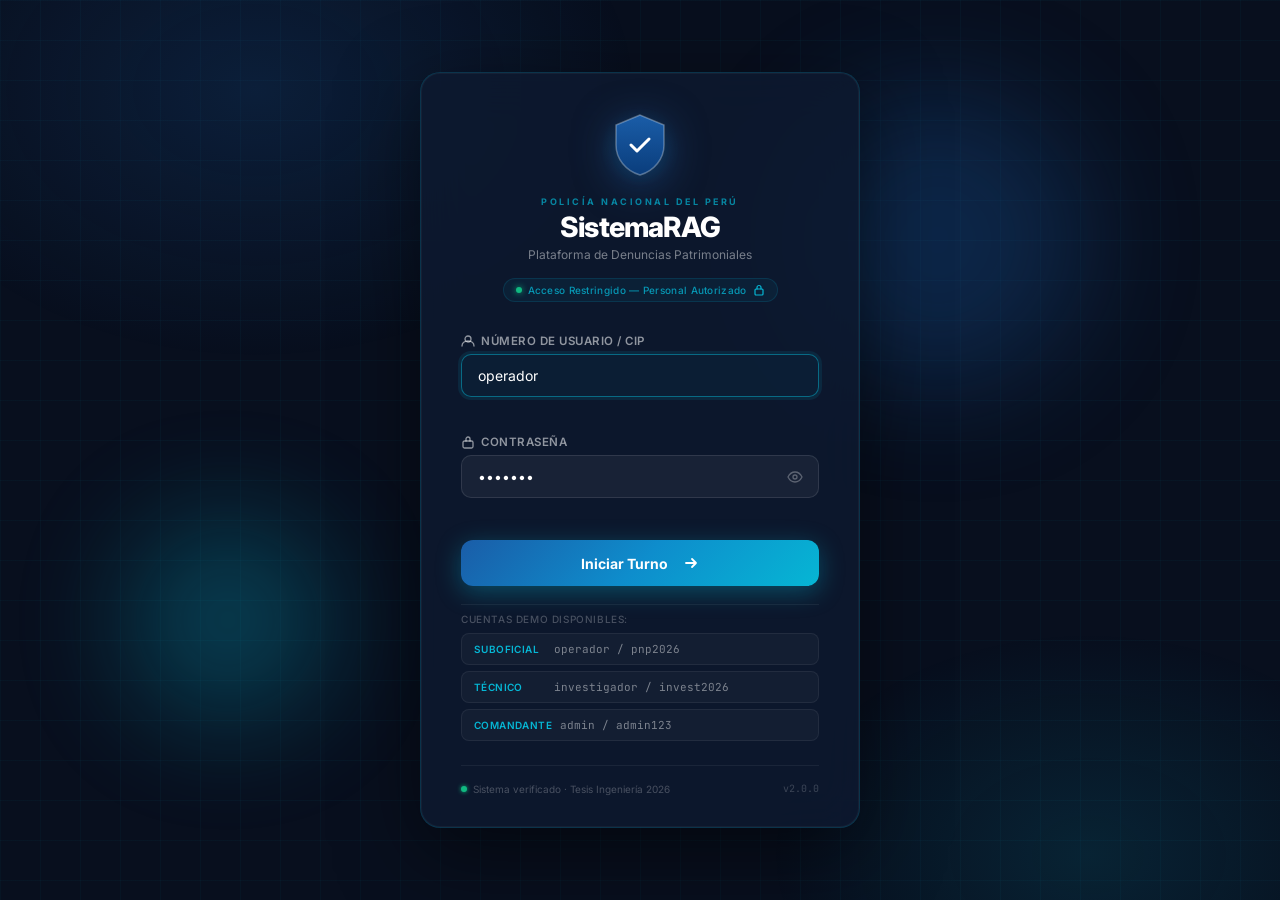
==== frontend/login.html @ f7a97ca9 "Primer commit: rag denuncia plataforma" ====
<!DOCTYPE html>
<html lang="es">
<head>
  <meta charset="UTF-8" />
  <meta name="viewport" content="width=device-width, initial-scale=1.0" />
  <meta name="description" content="Sistema de Autenticación — SistemaRAG PNP · Denuncias Patrimoniales" />
  <meta name="robots" content="noindex, nofollow" />
  <title>Acceso Seguro · SistemaRAG PNP</title>
  <link rel="preconnect" href="https://fonts.googleapis.com" />
  <link rel="preconnect" href="https://fonts.gstatic.com" crossorigin />
  <link href="https://fonts.googleapis.com/css2?family=Inter:wght@300;400;500;600;700;800;900&family=JetBrains+Mono:wght@400;500&display=swap" rel="stylesheet" />
  <link rel="stylesheet" href="styles/main.css" />
  <link rel="stylesheet" href="styles/v2-additions.css" />
</head>
<body class="login-body">

  <!-- ══════════════ PARTÍCULAS DE FONDO ══════════════ -->
  <div class="login-bg" aria-hidden="true">
    <div class="login-bg__grid"></div>
    <div class="login-bg__gradient-1"></div>
    <div class="login-bg__gradient-2"></div>
    <div class="login-bg__orb login-bg__orb--1"></div>
    <div class="login-bg__orb login-bg__orb--2"></div>
  </div>

  <!-- ══════════════ CARD PRINCIPAL ══════════════ -->
  <main class="login-wrapper" role="main">
    <div class="login-card" id="login-card">

      <!-- ── Logo y Encabezado ── -->
      <div class="login-card__header">
        <div class="login-logo" aria-hidden="true">
          <div class="login-logo__shield">
            <svg width="56" height="64" viewBox="0 0 56 64" fill="none" xmlns="http://www.w3.org/2000/svg">
              <path d="M28 2L4 12V32C4 46 14 58 28 62C42 58 52 46 52 32V12L28 2Z" fill="url(#shield-grad)" stroke="rgba(255,255,255,0.3)" stroke-width="1.5"/>
              <path d="M19 32l6 6 12-12" stroke="white" stroke-width="3" stroke-linecap="round" stroke-linejoin="round"/>
              <defs>
                <linearGradient id="shield-grad" x1="28" y1="2" x2="28" y2="62" gradientUnits="userSpaceOnUse">
                  <stop offset="0%" stop-color="#1A5DA8"/>
                  <stop offset="100%" stop-color="#0A3D7C"/>
                </linearGradient>
              </defs>
            </svg>
          </div>
          <div class="login-logo__badge-glow" aria-hidden="true"></div>
        </div>

        <div class="login-card__title-group">
          <div class="login-card__system-label">POLICÍA NACIONAL DEL PERÚ</div>
          <h1 class="login-card__title">SistemaRAG</h1>
          <p class="login-card__subtitle">Plataforma de Denuncias Patrimoniales</p>
        </div>

        <!-- Línea divisora con badge de seguridad -->
        <div class="login-security-badge" aria-label="Conexión segura">
          <div class="login-security-badge__dot" aria-hidden="true"></div>
          <span>Acceso Restringido — Personal Autorizado</span>
          <svg width="12" height="12" viewBox="0 0 12 12" fill="none" aria-hidden="true">
            <rect x="2" y="5" width="8" height="6" rx="1" stroke="#06B6D4" stroke-width="1.2"/>
            <path d="M4 5V3.5a2 2 0 014 0V5" stroke="#06B6D4" stroke-width="1.2" stroke-linecap="round"/>
          </svg>
        </div>
      </div>

      <!-- ── Formulario de Login ── -->
      <form class="login-form" id="login-form" novalidate autocomplete="off">

        <!-- Campo Usuario -->
        <div class="login-field" id="field-username">
          <label class="login-field__label" for="username">
            <svg width="14" height="14" viewBox="0 0 14 14" fill="none" aria-hidden="true">
              <circle cx="7" cy="5" r="3" stroke="currentColor" stroke-width="1.3"/>
              <path d="M1 12c0-3 2.7-5 6-5s6 2 6 5" stroke="currentColor" stroke-width="1.3" stroke-linecap="round"/>
            </svg>
            Número de Usuario / CIP
          </label>
          <div class="login-field__input-wrapper">
            <input
              type="text"
              id="username"
              name="username"
              class="login-field__input"
              value="operador"
              placeholder="ej. operador"
              autocomplete="username"
              autocorrect="off"
              autocapitalize="none"
              spellcheck="false"
              aria-required="true"
              aria-describedby="username-hint"
            />
            <div class="login-field__indicator" aria-hidden="true"></div>
          </div>
          <span class="login-field__hint" id="username-hint" aria-live="polite"></span>
        </div>

        <!-- Campo Contraseña -->
        <div class="login-field" id="field-password">
          <label class="login-field__label" for="password">
            <svg width="14" height="14" viewBox="0 0 14 14" fill="none" aria-hidden="true">
              <rect x="2" y="6" width="10" height="7" rx="1.5" stroke="currentColor" stroke-width="1.3"/>
              <path d="M5 6V4a2 2 0 014 0v2" stroke="currentColor" stroke-width="1.3" stroke-linecap="round"/>
            </svg>
            Contraseña
          </label>
          <div class="login-field__input-wrapper">
            <input
              type="password"
              id="password"
              name="password"
              class="login-field__input"
              value="pnp2026"
              placeholder="••••••••"
              autocomplete="current-password"
              aria-required="true"
              aria-describedby="password-hint"
            />
            <button
              type="button"
              class="login-field__toggle-password"
              id="toggle-password"
              aria-label="Mostrar contraseña"
              title="Mostrar/ocultar contraseña"
            >
              <svg class="eye-open" width="16" height="16" viewBox="0 0 16 16" fill="none">
                <path d="M1 8s2.5-5 7-5 7 5 7 5-2.5 5-7 5-7-5-7-5z" stroke="currentColor" stroke-width="1.3"/>
                <circle cx="8" cy="8" r="2" stroke="currentColor" stroke-width="1.3"/>
              </svg>
              <svg class="eye-closed" width="16" height="16" viewBox="0 0 16 16" fill="none" hidden>
                <path d="M2 2l12 12M6.5 6.6A2 2 0 0010 9.5M4.1 4.2C2.4 5.3 1 8 1 8s2.5 5 7 5c1.5 0 2.9-.5 4-1.2M6 3.2A6.5 6.5 0 0115 8s-.7 1.5-1.9 2.7" stroke="currentColor" stroke-width="1.3" stroke-linecap="round"/>
              </svg>
            </button>
            <div class="login-field__indicator" aria-hidden="true"></div>
          </div>
          <span class="login-field__hint" id="password-hint" aria-live="polite"></span>
        </div>

        <!-- Error global -->
        <div class="login-error" id="login-error" role="alert" aria-live="assertive" hidden>
          <svg width="16" height="16" viewBox="0 0 16 16" fill="none" aria-hidden="true">
            <circle cx="8" cy="8" r="7" stroke="#EF4444" stroke-width="1.3"/>
            <path d="M8 5v3.5M8 10.5v.5" stroke="#EF4444" stroke-width="1.5" stroke-linecap="round"/>
          </svg>
          <span id="login-error-text"></span>
        </div>

        <!-- Botón de Login -->
        <button
          type="submit"
          class="login-btn"
          id="login-btn"
          aria-label="Iniciar turno en SistemaRAG PNP"
        >
          <span class="login-btn__text" id="login-btn-text">Iniciar Turno</span>
          <span class="login-btn__spinner" id="login-btn-spinner" aria-hidden="true" hidden>
            <svg width="20" height="20" viewBox="0 0 20 20" fill="none" class="spin">
              <circle cx="10" cy="10" r="8" stroke="rgba(255,255,255,0.3)" stroke-width="2"/>
              <path d="M10 2a8 8 0 018 8" stroke="white" stroke-width="2" stroke-linecap="round"/>
            </svg>
          </span>
          <svg class="login-btn__arrow" width="18" height="18" viewBox="0 0 18 18" fill="none" aria-hidden="true" id="login-btn-arrow">
            <path d="M4 9h10M10 5l4 4-4 4" stroke="currentColor" stroke-width="1.8" stroke-linecap="round" stroke-linejoin="round"/>
          </svg>
        </button>

        <!-- Usuarios demo -->
        <div class="login-demo-hint">
          <span class="login-demo-hint__label">Cuentas demo disponibles:</span>
          <div class="login-demo-hint__accounts">
            <button type="button" class="demo-account-btn" data-user="operador" data-pass="pnp2026" id="demo-btn-0">
              <span class="demo-account-btn__rank">Suboficial</span>
              <span class="demo-account-btn__user">operador / pnp2026</span>
            </button>
            <button type="button" class="demo-account-btn" data-user="investigador" data-pass="invest2026" id="demo-btn-1">
              <span class="demo-account-btn__rank">Técnico</span>
              <span class="demo-account-btn__user">investigador / invest2026</span>
            </button>
            <button type="button" class="demo-account-btn" data-user="admin" data-pass="admin123" id="demo-btn-2">
              <span class="demo-account-btn__rank">Comandante</span>
              <span class="demo-account-btn__user">admin / admin123</span>
            </button>
          </div>
        </div>

      </form>

      <!-- ── Footer del card ── -->
      <div class="login-card__footer">
        <div class="login-card__footer-badge">
          <div class="login-card__footer-dot login-card__footer-dot--green" aria-hidden="true"></div>
          <span>Sistema verificado · Tesis Ingeniería 2026</span>
        </div>
        <span class="login-card__footer-version">v2.0.0</span>
      </div>

    </div><!-- /login-card -->
  </main>

  <!-- Toast de notificaciones -->
  <div class="toast" id="toast" role="status" aria-live="polite" aria-atomic="true"></div>

  <script src="js/auth.js?v=2.4"></script>
</body>
</html>
---- frontend/styles/main.css ----
/* ═══════════════════════════════════════════════════════════════════════════
   SistemaRAG · Denuncias Patrimoniales
   Design System CSS — Paleta: Azul Institucional (#0F172A) + Cian (#06B6D4)
   ═══════════════════════════════════════════════════════════════════════════ */

/* ── 1. Custom Properties (Design Tokens) ──────────────────────────────── */
:root {
  /* Colores primarios */
  --color-primary:       #0F172A;   /* Azul institucional profundo */
  --color-primary-mid:   #1E293B;   /* Variante intermedia */
  --color-primary-light: #334155;   /* Para bordes y separadores */
  --color-primary-faint: #1E293B;   /* Fondo de paneles */

  /* Acento (ÚNICO color de acento) */
  --color-accent:        #06B6D4;   /* Cian técnico */
  --color-accent-dim:    rgba(6, 182, 212, 0.12);
  --color-accent-glow:   rgba(6, 182, 212, 0.25);

  /* Fondos */
  --color-bg:            #F8FAFC;   /* Fondo general ultra-claro */
  --color-bg-panel:      #FFFFFF;   /* Fondo de paneles */
  --color-bg-hover:      #F1F5F9;

  /* Texto */
  --color-text-primary:  #0F172A;
  --color-text-secondary:#475569;
  --color-text-muted:    #94A3B8;
  --color-text-on-dark:  #F8FAFC;

  /* Bordes */
  --color-border:        #E2E8F0;
  --color-border-focus:  #06B6D4;

  /* Estado */
  --color-success:       #10B981;
  --color-warning:       #F59E0B;
  --color-error:         #EF4444;
  --color-error-dim:     rgba(239, 68, 68, 0.1);

  /* Tipografía */
  --font-sans:           'Inter', -apple-system, BlinkMacSystemFont, sans-serif;
  --font-mono:           'JetBrains Mono', 'Fira Code', 'Consolas', monospace;

  /* Espaciado */
  --space-1:  4px;
  --space-2:  8px;
  --space-3:  12px;
  --space-4:  16px;
  --space-5:  20px;
  --space-6:  24px;
  --space-8:  32px;
  --space-10: 40px;

  /* Bordes redondeados */
  --radius-sm:  4px;
  --radius-md:  8px;
  --radius-lg:  12px;
  --radius-xl:  16px;

  /* Sombras */
  --shadow-sm:  0 1px 3px rgba(15,23,42,0.08), 0 1px 2px rgba(15,23,42,0.04);
  --shadow-md:  0 4px 12px rgba(15,23,42,0.10), 0 2px 4px rgba(15,23,42,0.06);
  --shadow-lg:  0 10px 30px rgba(15,23,42,0.12), 0 4px 8px rgba(15,23,42,0.08);
  --shadow-accent: 0 0 20px rgba(6,182,212,0.20);

  /* Layout */
  --navbar-height:  56px;
  --metrics-height: 44px;

  /* Transiciones */
  --transition-fast: 150ms ease;
  --transition-std:  250ms ease;
}

/* ── 2. Reset & Base ────────────────────────────────────────────────────── */
*, *::before, *::after {
  box-sizing: border-box;
  margin: 0;
  padding: 0;
}

html {
  font-size: 14px;
  -webkit-font-smoothing: antialiased;
  -moz-osx-font-smoothing: grayscale;
  scroll-behavior: smooth;
}

body {
  font-family: var(--font-sans);
  background: var(--color-bg);
  color: var(--color-text-primary);
  min-height: 100vh;
  display: flex;
  flex-direction: column;
  overflow: hidden;
}

/* ── 3. Navbar ─────────────────────────────────────────────────────────── */
.navbar {
  height: var(--navbar-height);
  background: var(--color-primary);
  border-bottom: 1px solid rgba(6,182,212,0.15);
  display: flex;
  align-items: center;
  justify-content: space-between;
  padding: 0 var(--space-6);
  position: sticky;
  top: 0;
  z-index: 100;
  box-shadow: var(--shadow-md);
  flex-shrink: 0;
}

.navbar__brand {
  display: flex;
  align-items: center;
  gap: var(--space-3);
}

.navbar__logo-mark {
  display: flex;
  align-items: center;
  justify-content: center;
}

.navbar__title-group {
  display: flex;
  flex-direction: column;
  line-height: 1;
}

.navbar__title {
  font-size: 15px;
  font-weight: 700;
  color: var(--color-text-on-dark);
  letter-spacing: -0.3px;
}

.navbar__subtitle {
  font-size: 10px;
  font-weight: 400;
  color: var(--color-accent);
  letter-spacing: 0.5px;
  text-transform: uppercase;
  margin-top: 2px;
}

.navbar__meta {
  display: flex;
  align-items: center;
  gap: var(--space-5);
}

.navbar__meta-divider {
  width: 1px;
  height: 20px;
  background: rgba(255,255,255,0.12);
}

.navbar__info {
  display: flex;
  flex-direction: column;
  align-items: center;
  gap: 1px;
}

.navbar__info-label {
  font-size: 9px;
  font-weight: 500;
  color: var(--color-text-muted);
  text-transform: uppercase;
  letter-spacing: 0.5px;
}

.navbar__info-value {
  font-size: 11px;
  font-weight: 600;
  color: rgba(255,255,255,0.85);
}

/* Status Badge */
.status-badge {
  display: flex;
  align-items: center;
  gap: var(--space-2);
  background: rgba(255,255,255,0.06);
  border: 1px solid rgba(255,255,255,0.1);
  border-radius: 20px;
  padding: 4px 10px;
}

.status-badge__dot {
  width: 7px;
  height: 7px;
  border-radius: 50%;
  flex-shrink: 0;
}

.status-badge__dot--checking  { background: var(--color-warning); animation: pulse 1.5s ease-in-out infinite; }
.status-badge__dot--healthy   { background: var(--color-success); }
.status-badge__dot--degraded  { background: var(--color-error); animation: pulse 1.5s ease-in-out infinite; }

.status-badge__text {
  font-size: 11px;
  font-weight: 500;
  color: rgba(255,255,255,0.8);
}

/* ── 4. Workspace (Split Screen) ────────────────────────────────────────── */
.workspace {
  display: grid;
  grid-template-columns: 1fr 1fr;
  gap: 0;
  flex: 1;
  overflow: hidden;
  height: calc(100vh - var(--navbar-height) - var(--metrics-height));
}

/* ── 5. Panels ──────────────────────────────────────────────────────────── */
.panel {
  display: flex;
  flex-direction: column;
  background: var(--color-bg-panel);
  overflow: hidden;
  position: relative;
}

.panel--input {
  border-right: 1px solid var(--color-border);
}

.panel__header {
  display: flex;
  align-items: center;
  justify-content: space-between;
  padding: var(--space-4) var(--space-6);
  background: var(--color-primary);
  border-bottom: 1px solid rgba(6,182,212,0.15);
  flex-shrink: 0;
}

.panel__header-left {
  display: flex;
  align-items: center;
  gap: var(--space-3);
}

.panel__icon {
  display: flex;
  align-items: center;
  justify-content: center;
  width: 28px;
  height: 28px;
  border-radius: var(--radius-sm);
  background: var(--color-accent-dim);
  color: var(--color-accent);
  flex-shrink: 0;
}

.panel__title {
  font-size: 13px;
  font-weight: 600;
  color: rgba(255,255,255,0.9);
  letter-spacing: -0.1px;
}

.panel__badges {
  display: flex;
  align-items: center;
  gap: var(--space-2);
}

.panel__header-actions {
  display: flex;
  align-items: center;
  gap: var(--space-2);
}

.panel__body {
  flex: 1;
  overflow-y: auto;
  padding: var(--space-6);
  display: flex;
  flex-direction: column;
  gap: var(--space-4);
}

.panel__body::-webkit-scrollbar { width: 5px; }
.panel__body::-webkit-scrollbar-track { background: transparent; }
.panel__body::-webkit-scrollbar-thumb { background: var(--color-border); border-radius: 10px; }
.panel__body::-webkit-scrollbar-thumb:hover { background: var(--color-text-muted); }

/* ── 6. Quick Examples ───────────────────────────────────────────────────── */
.quick-examples {
  display: flex;
  align-items: center;
  gap: var(--space-2);
  flex-wrap: wrap;
}

.quick-examples__label {
  font-size: 11px;
  font-weight: 500;
  color: var(--color-text-muted);
  text-transform: uppercase;
  letter-spacing: 0.4px;
  flex-shrink: 0;
}

.quick-examples__btn {
  font-family: var(--font-sans);
  font-size: 11px;
  font-weight: 500;
  color: var(--color-accent);
  background: var(--color-accent-dim);
  border: 1px solid rgba(6,182,212,0.25);
  border-radius: 20px;
  padding: 3px 10px;
  cursor: pointer;
  transition: all var(--transition-fast);
  white-space: nowrap;
}

.quick-examples__btn:hover {
  background: rgba(6,182,212,0.2);
  border-color: rgba(6,182,212,0.4);
  transform: translateY(-1px);
}

/* ── 7. Textarea ─────────────────────────────────────────────────────────── */
.textarea-wrapper {
  position: relative;
  flex: 1;
  min-height: 200px;
}

.relato-textarea {
  font-family: var(--font-sans);
  font-size: 13.5px;
  font-weight: 400;
  line-height: 1.7;
  color: var(--color-text-primary);
  background: #FAFBFC;
  border: 1.5px solid var(--color-border);
  border-radius: var(--radius-lg);
  padding: var(--space-5);
  width: 100%;
  height: 220px;
  resize: vertical;
  outline: none;
  transition: border-color var(--transition-std), box-shadow var(--transition-std), background var(--transition-std);
}

.relato-textarea::placeholder {
  color: var(--color-text-muted);
  line-height: 1.7;
}

.relato-textarea:focus {
  border-color: var(--color-accent);
  background: #FFFFFF;
  box-shadow: 0 0 0 3px var(--color-accent-dim), var(--shadow-sm);
}

/* ── 8. Form elements ────────────────────────────────────────────────────── */
.form-help {
  font-size: 11.5px;
  color: var(--color-text-muted);
  line-height: 1.5;
}

.form-error {
  display: flex;
  align-items: center;
  gap: var(--space-2);
  background: var(--color-error-dim);
  border: 1px solid rgba(239,68,68,0.2);
  border-radius: var(--radius-md);
  padding: var(--space-3) var(--space-4);
  color: var(--color-error);
  font-size: 12px;
  font-weight: 500;
}

.options-row {
  display: flex;
  align-items: center;
  gap: var(--space-5);
}

/* Toggle switch */
.toggle-option {
  display: flex;
  align-items: center;
  gap: var(--space-3);
  cursor: pointer;
  user-select: none;
}

.toggle-option input[type="checkbox"] {
  position: absolute;
  opacity: 0;
  width: 0;
  height: 0;
}

.toggle-option__slider {
  position: relative;
  display: inline-block;
  width: 34px;
  height: 18px;
  background: var(--color-border);
  border-radius: 9px;
  transition: background var(--transition-std);
  flex-shrink: 0;
}

.toggle-option__slider::after {
  content: '';
  position: absolute;
  left: 2px;
  top: 2px;
  width: 14px;
  height: 14px;
  background: white;
  border-radius: 50%;
  box-shadow: var(--shadow-sm);
  transition: transform var(--transition-std);
}

.toggle-option input:checked + .toggle-option__slider {
  background: var(--color-accent);
}

.toggle-option input:checked + .toggle-option__slider::after {
  transform: translateX(16px);
}

.toggle-option__label {
  font-size: 12px;
  font-weight: 500;
  color: var(--color-text-secondary);
}

/* ── 9. Analyze Button ───────────────────────────────────────────────────── */
.btn-analyze {
  font-family: var(--font-sans);
  font-size: 13px;
  font-weight: 600;
  color: var(--color-primary);
  background: var(--color-accent);
  border: none;
  border-radius: var(--radius-lg);
  padding: 13px var(--space-6);
  cursor: pointer;
  display: flex;
  align-items: center;
  justify-content: center;
  gap: var(--space-3);
  transition: all var(--transition-std);
  letter-spacing: -0.1px;
  box-shadow: 0 4px 14px rgba(6,182,212,0.35);
  position: relative;
  overflow: hidden;
}

.btn-analyze::before {
  content: '';
  position: absolute;
  inset: 0;
  background: linear-gradient(135deg, rgba(255,255,255,0.15) 0%, transparent 60%);
  opacity: 0;
  transition: opacity var(--transition-std);
}

.btn-analyze:hover::before { opacity: 1; }

.btn-analyze:hover {
  transform: translateY(-2px);
  box-shadow: 0 8px 24px rgba(6,182,212,0.45);
}

.btn-analyze:active {
  transform: translateY(0);
  box-shadow: 0 2px 8px rgba(6,182,212,0.3);
}

.btn-analyze:disabled {
  opacity: 0.6;
  cursor: not-allowed;
  transform: none;
  box-shadow: none;
}

.btn-analyze__spinner { display: none; }
.btn-analyze.loading .btn-analyze__icon { display: none; }
.btn-analyze.loading .btn-analyze__spinner { display: flex; }

@keyframes spin {
  to { transform: rotate(360deg); }
}
.spin { animation: spin 0.8s linear infinite; }

/* ── 10. Badges ──────────────────────────────────────────────────────────── */
.badge {
  font-size: 10.5px;
  font-weight: 500;
  border-radius: 20px;
  padding: 2px 8px;
  letter-spacing: 0.2px;
}

.badge--neutral {
  background: rgba(255,255,255,0.08);
  color: rgba(255,255,255,0.6);
  border: 1px solid rgba(255,255,255,0.1);
}

.badge--accent {
  background: var(--color-accent-dim);
  color: var(--color-accent);
  border: 1px solid rgba(6,182,212,0.25);
  font-family: var(--font-mono);
  font-size: 10px;
}

/* ── 11. Empty State ─────────────────────────────────────────────────────── */
.empty-state {
  display: flex;
  flex-direction: column;
  align-items: center;
  justify-content: center;
  flex: 1;
  min-height: 300px;
  text-align: center;
  gap: var(--space-3);
}

.empty-state__icon {
  margin-bottom: var(--space-3);
  opacity: 0.8;
}

.empty-state__title {
  font-size: 14px;
  font-weight: 600;
  color: var(--color-text-secondary);
}

.empty-state__subtitle {
  font-size: 12.5px;
  color: var(--color-text-muted);
  line-height: 1.6;
}

/* ── 12. Result Components ───────────────────────────────────────────────── */
.result-container {
  display: flex;
  flex-direction: column;
  gap: var(--space-5);
  animation: fadeSlideIn 300ms ease forwards;
}

@keyframes fadeSlideIn {
  from { opacity: 0; transform: translateY(8px); }
  to   { opacity: 1; transform: translateY(0); }
}

/* Classification header */
.result-header {
  display: flex;
  align-items: center;
  justify-content: space-between;
  background: var(--color-primary);
  border-radius: var(--radius-lg);
  padding: var(--space-5) var(--space-6);
  border: 1px solid rgba(6,182,212,0.2);
}

.classification-badge {
  display: flex;
  flex-direction: column;
  gap: 3px;
}

.classification-badge__type {
  font-size: 16px;
  font-weight: 700;
  color: var(--color-accent);
  letter-spacing: -0.3px;
}

.classification-badge__article {
  font-size: 11px;
  font-weight: 500;
  color: rgba(255,255,255,0.55);
}

.confidence-meter {
  display: flex;
  align-items: center;
  gap: var(--space-3);
}

.confidence-meter__label {
  font-size: 10px;
  font-weight: 500;
  color: rgba(255,255,255,0.4);
  text-transform: uppercase;
  letter-spacing: 0.5px;
}

.confidence-meter__bar {
  width: 80px;
  height: 5px;
  background: rgba(255,255,255,0.1);
  border-radius: 3px;
  overflow: hidden;
}

.confidence-meter__fill {
  height: 100%;
  background: var(--color-accent);
  border-radius: 3px;
  transition: width 600ms cubic-bezier(0.16,1,0.3,1);
  width: 0%;
}

.confidence-meter__value {
  font-size: 13px;
  font-weight: 700;
  color: var(--color-accent);
  font-variant-numeric: tabular-nums;
  min-width: 36px;
  text-align: right;
}

/* Data Grid */
.data-grid {
  display: grid;
  grid-template-columns: repeat(2, 1fr);
  gap: var(--space-3);
}

.data-cell {
  background: #F8FAFC;
  border: 1px solid var(--color-border);
  border-radius: var(--radius-md);
  padding: var(--space-4) var(--space-5);
  transition: border-color var(--transition-fast);
}

.data-cell:hover { border-color: rgba(6,182,212,0.3); }

.data-cell--wide { grid-column: span 2; }

.data-cell__label {
  font-size: 10px;
  font-weight: 600;
  color: var(--color-text-muted);
  text-transform: uppercase;
  letter-spacing: 0.6px;
  margin-bottom: var(--space-2);
  display: flex;
  align-items: center;
  gap: var(--space-1);
}

.data-cell__label::before {
  content: '';
  display: inline-block;
  width: 3px;
  height: 10px;
  background: var(--color-accent);
  border-radius: 2px;
  flex-shrink: 0;
}

.data-cell__value {
  font-size: 13px;
  font-weight: 500;
  color: var(--color-text-primary);
  line-height: 1.4;
}

.data-cell__value--list {
  display: flex;
  flex-wrap: wrap;
  gap: 4px;
}

.tag {
  font-size: 11px;
  font-weight: 500;
  background: var(--color-accent-dim);
  color: var(--color-accent);
  border: 1px solid rgba(6,182,212,0.2);
  border-radius: 4px;
  padding: 2px 8px;
}

.data-cell__value--null {
  color: var(--color-text-muted);
  font-style: italic;
  font-weight: 400;
}

/* Perpetradores special */
.perp-info {
  display: flex;
  flex-wrap: wrap;
  gap: var(--space-2);
}

.perp-chip {
  display: flex;
  align-items: center;
  gap: 4px;
  background: rgba(15,23,42,0.06);
  border: 1px solid var(--color-border);
  border-radius: 4px;
  padding: 3px 8px;
  font-size: 11px;
  font-weight: 500;
  color: var(--color-text-secondary);
}

.perp-chip--armed {
  background: rgba(239,68,68,0.08);
  border-color: rgba(239,68,68,0.2);
  color: var(--color-error);
}

.perp-chip--vehicle {
  background: rgba(245,158,11,0.08);
  border-color: rgba(245,158,11,0.2);
  color: var(--color-warning);
}

/* Grounding section */
.grounding-section {
  background: #F0FDF9;
  border: 1px solid rgba(6,182,212,0.2);
  border-left: 3px solid var(--color-accent);
  border-radius: var(--radius-md);
  overflow: hidden;
}

.grounding-section__header {
  display: flex;
  align-items: center;
  gap: var(--space-2);
  padding: var(--space-3) var(--space-5);
  font-size: 11px;
  font-weight: 600;
  color: var(--color-accent);
  text-transform: uppercase;
  letter-spacing: 0.5px;
  background: rgba(6,182,212,0.08);
  border-bottom: 1px solid rgba(6,182,212,0.12);
}

.grounding-section__tooltip {
  margin-left: auto;
  width: 16px;
  height: 16px;
  border-radius: 50%;
  background: rgba(6,182,212,0.2);
  color: var(--color-accent);
  font-size: 10px;
  display: flex;
  align-items: center;
  justify-content: center;
  cursor: help;
}

.grounding-quote {
  font-family: var(--font-sans);
  font-size: 12.5px;
  font-weight: 400;
  font-style: italic;
  color: var(--color-text-primary);
  line-height: 1.6;
  padding: var(--space-4) var(--space-5);
  border: none;
  margin: 0;
}

/* RAG Context */
.rag-context {
  border: 1px solid var(--color-border);
  border-radius: var(--radius-md);
  overflow: hidden;
}

.rag-context__header,
.json-viewer-section__header {
  display: flex;
  align-items: center;
  gap: var(--space-2);
  padding: var(--space-3) var(--space-5);
  background: var(--color-bg);
  border-bottom: 1px solid var(--color-border);
  font-size: 11px;
  font-weight: 600;
  color: var(--color-text-secondary);
  text-transform: uppercase;
  letter-spacing: 0.5px;
  cursor: pointer;
}

.rag-docs-list {
  padding: var(--space-4);
  display: flex;
  flex-direction: column;
  gap: var(--space-3);
}

.rag-doc-card {
  background: #F8FAFC;
  border: 1px solid var(--color-border);
  border-radius: var(--radius-md);
  padding: var(--space-4);
  transition: border-color var(--transition-fast);
}

.rag-doc-card:hover { border-color: rgba(6,182,212,0.3); }

.rag-doc-card__header {
  display: flex;
  align-items: center;
  justify-content: space-between;
  margin-bottom: var(--space-2);
}

.rag-doc-card__title {
  font-size: 12px;
  font-weight: 600;
  color: var(--color-text-primary);
}

.rag-doc-card__score {
  font-family: var(--font-mono);
  font-size: 10px;
  font-weight: 500;
  background: var(--color-accent-dim);
  color: var(--color-accent);
  border-radius: 4px;
  padding: 2px 6px;
  border: 1px solid rgba(6,182,212,0.2);
}

.rag-doc-card__text {
  font-size: 11.5px;
  color: var(--color-text-secondary);
  line-height: 1.55;
  display: -webkit-box;
  -webkit-line-clamp: 3;
  -webkit-box-orient: vertical;
  overflow: hidden;
}

/* JSON Viewer */
.json-viewer-section {
  border: 1px solid var(--color-border);
  border-radius: var(--radius-md);
  overflow: hidden;
}

.json-viewer-section__header {
  border-bottom: none;
  transition: background var(--transition-fast);
}

.json-viewer-section__header:hover { background: var(--color-bg-hover); }

.btn-collapse {
  margin-left: auto;
  background: none;
  border: none;
  cursor: pointer;
  color: var(--color-text-muted);
  display: flex;
  align-items: center;
  justify-content: center;
  width: 20px;
  height: 20px;
  border-radius: var(--radius-sm);
  transition: all var(--transition-fast);
}

.btn-collapse:hover { background: var(--color-border); color: var(--color-text-secondary); }

.btn-collapse[aria-expanded="true"] svg {
  transform: rotate(180deg);
}

.btn-collapse svg {
  transition: transform var(--transition-std);
}

.json-viewer {
  background: #0F172A;
  max-height: 320px;
  overflow-y: auto;
}

.json-viewer::-webkit-scrollbar { width: 4px; }
.json-viewer::-webkit-scrollbar-track { background: transparent; }
.json-viewer::-webkit-scrollbar-thumb { background: rgba(255,255,255,0.15); border-radius: 4px; }

.json-code {
  font-family: var(--font-mono);
  font-size: 11.5px;
  line-height: 1.7;
  color: #E2E8F0;
  padding: var(--space-5);
  overflow-x: auto;
  white-space: pre;
  tab-size: 2;
}

/* JSON syntax highlighting */
.json-key     { color: #93C5FD; }
.json-string  { color: #86EFAC; }
.json-number  { color: #FCA5A5; }
.json-boolean { color: #FCD34D; }
.json-null    { color: #94A3B8; }

/* ── 13. Icon Buttons ────────────────────────────────────────────────────── */
.btn-icon {
  display: flex;
  align-items: center;
  justify-content: center;
  width: 28px;
  height: 28px;
  background: rgba(255,255,255,0.08);
  border: 1px solid rgba(255,255,255,0.12);
  border-radius: var(--radius-sm);
  color: rgba(255,255,255,0.6);
  cursor: pointer;
  transition: all var(--transition-fast);
}

.btn-icon:hover {
  background: rgba(6,182,212,0.15);
  border-color: rgba(6,182,212,0.35);
  color: var(--color-accent);
}

/* ── 14. Metrics Bar ─────────────────────────────────────────────────────── */
.metrics-bar {
  height: var(--metrics-height);
  background: var(--color-primary);
  border-top: 1px solid rgba(6,182,212,0.12);
  display: flex;
  align-items: center;
  padding: 0 var(--space-6);
  gap: var(--space-5);
  flex-shrink: 0;
}

.metrics-bar__label {
  display: flex;
  align-items: center;
  gap: var(--space-2);
  font-size: 10px;
  font-weight: 600;
  color: var(--color-text-muted);
  text-transform: uppercase;
  letter-spacing: 0.5px;
  flex-shrink: 0;
  padding-right: var(--space-4);
  border-right: 1px solid rgba(255,255,255,0.08);
}

.metrics-bar__items {
  display: flex;
  align-items: center;
  gap: var(--space-4);
  flex: 1;
}

.metric-item {
  display: flex;
  align-items: center;
  gap: var(--space-2);
}

.metric-item__label {
  font-size: 10px;
  font-weight: 500;
  color: var(--color-text-muted);
}

.metric-item__value {
  font-size: 12px;
  font-weight: 700;
  color: var(--color-accent);
  font-variant-numeric: tabular-nums;
}

.metrics-bar__divider {
  width: 1px;
  height: 16px;
  background: rgba(255,255,255,0.08);
}

.metrics-bar__right {
  margin-left: auto;
}

.metrics-bar__version {
  font-size: 10px;
  color: rgba(255,255,255,0.2);
  font-variant-numeric: tabular-nums;
}

/* ── 15. Toast Notifications ─────────────────────────────────────────────── */
.toast {
  position: fixed;
  bottom: calc(var(--metrics-height) + 16px);
  right: var(--space-6);
  background: var(--color-primary);
  border: 1px solid rgba(6,182,212,0.3);
  border-radius: var(--radius-md);
  padding: var(--space-3) var(--space-5);
  font-size: 12px;
  font-weight: 500;
  color: rgba(255,255,255,0.9);
  box-shadow: var(--shadow-lg);
  transform: translateY(20px);
  opacity: 0;
  pointer-events: none;
  transition: all var(--transition-std);
  z-index: 999;
  max-width: 280px;
}

.toast.visible {
  transform: translateY(0);
  opacity: 1;
}

/* ── 16. Animations ──────────────────────────────────────────────────────── */
@keyframes pulse {
  0%, 100% { opacity: 1; }
  50% { opacity: 0.4; }
}

@keyframes shimmer {
  0% { background-position: -200% 0; }
  100% { background-position: 200% 0; }
}

.skeleton {
  background: linear-gradient(90deg, #F1F5F9 25%, #E2E8F0 50%, #F1F5F9 75%);
  background-size: 200% 100%;
  animation: shimmer 1.5s ease-in-out infinite;
  border-radius: var(--radius-sm);
}

/* ── 17. Utility ─────────────────────────────────────────────────────────── */
[hidden] { display: none !important; }

.sr-only {
  position: absolute;
  width: 1px;
  height: 1px;
  padding: 0;
  margin: -1px;
  overflow: hidden;
  clip: rect(0,0,0,0);
  border: 0;
}

/* ── 18. Responsive (tablet breakpoint) ─────────────────────────────────── */
@media (max-width: 900px) {
  .workspace {
    grid-template-columns: 1fr;
    height: auto;
    overflow-y: auto;
  }

  .panel--input {
    border-right: none;
    border-bottom: 1px solid var(--color-border);
  }

  body { overflow: auto; }

  .navbar__info:nth-child(n+4) { display: none; }

  .metrics-bar__items {
    display: none;
  }
}

/* v2.0 appended below */
---- frontend/styles/v2-additions.css ----
/* ═══════════════════════════════════════════════════════════════════════════
   SECCIÓN 19 — LOGIN PAGE (SistemaRAG PNP v2.0)
   ═══════════════════════════════════════════════════════════════════════════ */

.login-body {
  background: #080F1E;
  overflow: hidden;
  display: flex;
  align-items: center;
  justify-content: center;
  min-height: 100vh;
}

.login-bg {
  position: fixed;
  inset: 0;
  z-index: 0;
  pointer-events: none;
  overflow: hidden;
}

.login-bg__grid {
  position: absolute;
  inset: 0;
  background-image:
    linear-gradient(rgba(6,182,212,0.04) 1px, transparent 1px),
    linear-gradient(90deg, rgba(6,182,212,0.04) 1px, transparent 1px);
  background-size: 40px 40px;
}

.login-bg__gradient-1 {
  position: absolute;
  top: -20%;
  left: -10%;
  width: 60%;
  height: 60%;
  background: radial-gradient(ellipse, rgba(26,93,168,0.2) 0%, transparent 70%);
  animation: orbFloat 8s ease-in-out infinite;
}

.login-bg__gradient-2 {
  position: absolute;
  bottom: -20%;
  right: -10%;
  width: 50%;
  height: 50%;
  background: radial-gradient(ellipse, rgba(6,182,212,0.12) 0%, transparent 70%);
  animation: orbFloat 10s ease-in-out infinite reverse;
}

.login-bg__orb {
  position: absolute;
  border-radius: 50%;
  filter: blur(60px);
  opacity: 0.3;
}

.login-bg__orb--1 {
  width: 300px; height: 300px;
  background: #1A5DA8;
  top: 10%; right: 15%;
  animation: orbFloat 12s ease-in-out infinite;
}

.login-bg__orb--2 {
  width: 200px; height: 200px;
  background: #06B6D4;
  bottom: 20%; left: 10%;
  animation: orbFloat 9s ease-in-out infinite 2s;
}

@keyframes orbFloat {
  0%, 100% { transform: translate(0, 0) scale(1); }
  33%       { transform: translate(20px, -15px) scale(1.05); }
  66%       { transform: translate(-10px, 10px) scale(0.97); }
}

.login-wrapper {
  position: relative;
  z-index: 1;
  display: flex;
  align-items: center;
  justify-content: center;
  width: 100%;
  min-height: 100vh;
  padding: 24px;
}

.login-card {
  width: 100%;
  max-width: 440px;
  background: rgba(14, 25, 48, 0.85);
  border: 1px solid rgba(6,182,212,0.18);
  border-radius: 20px;
  padding: 40px 40px 32px;
  backdrop-filter: blur(24px);
  box-shadow: 0 24px 80px rgba(0,0,0,0.5), 0 0 0 1px rgba(255,255,255,0.04) inset;
  animation: cardAppear 500ms cubic-bezier(0.16,1,0.3,1) both;
  transition: transform 600ms cubic-bezier(0.16,1,0.3,1), box-shadow 600ms ease;
}

@keyframes cardAppear {
  from { opacity: 0; transform: translateY(20px) scale(0.97); }
  to   { opacity: 1; transform: translateY(0) scale(1); }
}

.login-card--success {
  transform: scale(1.02);
  box-shadow: 0 24px 80px rgba(6,182,212,0.3);
  border-color: rgba(6,182,212,0.4);
}

.login-card__header {
  display: flex;
  flex-direction: column;
  align-items: center;
  gap: 16px;
  margin-bottom: 32px;
}

.login-logo {
  position: relative;
  display: flex;
  align-items: center;
  justify-content: center;
}

.login-logo__shield {
  position: relative;
  z-index: 1;
  filter: drop-shadow(0 8px 20px rgba(26,93,168,0.6));
  animation: shieldPulse 3s ease-in-out infinite;
}

@keyframes shieldPulse {
  0%, 100% { filter: drop-shadow(0 8px 20px rgba(26,93,168,0.6)); }
  50%       { filter: drop-shadow(0 8px 30px rgba(6,182,212,0.5)); }
}

.login-logo__badge-glow {
  position: absolute;
  width: 80px; height: 80px;
  background: radial-gradient(circle, rgba(6,182,212,0.15) 0%, transparent 70%);
  border-radius: 50%;
  animation: glowPulse 3s ease-in-out infinite;
}

@keyframes glowPulse {
  0%, 100% { transform: scale(1); opacity: 0.5; }
  50%       { transform: scale(1.3); opacity: 1; }
}

.login-card__title-group { text-align: center; }

.login-card__system-label {
  font-size: 9px;
  font-weight: 700;
  color: rgba(6,182,212,0.7);
  text-transform: uppercase;
  letter-spacing: 2.5px;
  margin-bottom: 6px;
}

.login-card__title {
  font-size: 28px;
  font-weight: 800;
  color: #FFFFFF;
  letter-spacing: -0.8px;
  line-height: 1;
  margin-bottom: 6px;
}

.login-card__subtitle {
  font-size: 12px;
  font-weight: 400;
  color: rgba(255,255,255,0.45);
}

.login-security-badge {
  display: flex;
  align-items: center;
  gap: 6px;
  background: rgba(6,182,212,0.06);
  border: 1px solid rgba(6,182,212,0.15);
  border-radius: 20px;
  padding: 5px 12px;
  font-size: 10px;
  font-weight: 500;
  color: rgba(6,182,212,0.8);
  letter-spacing: 0.3px;
}

.login-security-badge__dot {
  width: 6px; height: 6px;
  border-radius: 50%;
  background: #10B981;
  box-shadow: 0 0 6px #10B981;
  animation: pulse 2s ease-in-out infinite;
}

.login-form {
  display: flex;
  flex-direction: column;
  gap: 18px;
}

.login-field { display: flex; flex-direction: column; gap: 6px; }

.login-field__label {
  display: flex;
  align-items: center;
  gap: 6px;
  font-size: 11.5px;
  font-weight: 600;
  color: rgba(255,255,255,0.55);
  text-transform: uppercase;
  letter-spacing: 0.5px;
  cursor: pointer;
}

.login-field__input-wrapper { position: relative; }

.login-field__input {
  font-family: var(--font-sans);
  font-size: 14px;
  color: #FFFFFF;
  background: rgba(255,255,255,0.05);
  border: 1.5px solid rgba(255,255,255,0.1);
  border-radius: 10px;
  padding: 12px 44px 12px 16px;
  width: 100%;
  outline: none;
  transition: all var(--transition-std);
}

.login-field__input::placeholder { color: rgba(255,255,255,0.2); }

.login-field__input:focus {
  border-color: rgba(6,182,212,0.5);
  background: rgba(6,182,212,0.05);
  box-shadow: 0 0 0 3px rgba(6,182,212,0.1);
}

.login-field--error .login-field__input { border-color: rgba(239,68,68,0.5); background: rgba(239,68,68,0.04); }
.login-field--success .login-field__input { border-color: rgba(16,185,129,0.4); }

.login-field__toggle-password {
  position: absolute;
  right: 12px; top: 50%;
  transform: translateY(-50%);
  background: none;
  border: none;
  color: rgba(255,255,255,0.3);
  cursor: pointer;
  padding: 4px;
  display: flex;
  align-items: center;
  transition: color var(--transition-fast);
}

.login-field__toggle-password:hover { color: rgba(6,182,212,0.8); }

.login-field__hint {
  font-size: 11px;
  color: rgba(239,68,68,0.8);
  min-height: 14px;
}

.login-error {
  display: flex;
  align-items: center;
  gap: 8px;
  background: rgba(239,68,68,0.08);
  border: 1px solid rgba(239,68,68,0.2);
  border-radius: 8px;
  padding: 10px 14px;
  font-size: 12.5px;
  font-weight: 500;
  color: #FCA5A5;
  animation: fadeSlideIn 200ms ease;
}

.login-btn {
  font-family: var(--font-sans);
  font-size: 14px;
  font-weight: 700;
  color: #FFFFFF;
  background: linear-gradient(135deg, #1A5DA8 0%, #0E8DCC 50%, #06B6D4 100%);
  border: none;
  border-radius: 12px;
  padding: 14px 24px;
  cursor: pointer;
  display: flex;
  align-items: center;
  justify-content: center;
  gap: 10px;
  transition: all var(--transition-std);
  position: relative;
  overflow: hidden;
  box-shadow: 0 6px 24px rgba(6,182,212,0.35);
  margin-top: 4px;
}

.login-btn::before {
  content: '';
  position: absolute;
  inset: 0;
  background: linear-gradient(135deg, rgba(255,255,255,0.15) 0%, transparent 60%);
  opacity: 0;
  transition: opacity var(--transition-std);
}

.login-btn:hover::before { opacity: 1; }
.login-btn:hover { transform: translateY(-2px); box-shadow: 0 10px 32px rgba(6,182,212,0.5); }
.login-btn:active { transform: translateY(0); }
.login-btn:disabled { opacity: 0.7; cursor: not-allowed; transform: none; }
.login-btn--loading { pointer-events: none; }

.login-btn__arrow { margin-left: 4px; transition: transform var(--transition-std); }
.login-btn:hover .login-btn__arrow { transform: translateX(4px); }

.login-demo-hint {
  display: flex;
  flex-direction: column;
  gap: 8px;
  padding-top: 8px;
  border-top: 1px solid rgba(255,255,255,0.06);
}

.login-demo-hint__label {
  font-size: 10px;
  font-weight: 500;
  color: rgba(255,255,255,0.25);
  text-transform: uppercase;
  letter-spacing: 0.6px;
}

.login-demo-hint__accounts { display: flex; flex-direction: column; gap: 6px; }

.demo-account-btn {
  font-family: var(--font-sans);
  display: flex;
  align-items: center;
  gap: 8px;
  background: rgba(255,255,255,0.03);
  border: 1px solid rgba(255,255,255,0.06);
  border-radius: 8px;
  padding: 8px 12px;
  cursor: pointer;
  transition: all var(--transition-fast);
  text-align: left;
}

.demo-account-btn:hover {
  background: rgba(6,182,212,0.08);
  border-color: rgba(6,182,212,0.2);
}

.demo-account-btn__rank {
  font-size: 10px; font-weight: 600;
  color: var(--color-accent);
  text-transform: uppercase;
  letter-spacing: 0.4px;
  min-width: 72px;
}

.demo-account-btn__user {
  font-size: 11px; font-weight: 400;
  color: rgba(255,255,255,0.45);
  font-family: var(--font-mono);
}

.login-card__footer {
  display: flex;
  align-items: center;
  justify-content: space-between;
  margin-top: 24px;
  padding-top: 16px;
  border-top: 1px solid rgba(255,255,255,0.06);
}

.login-card__footer-badge {
  display: flex;
  align-items: center;
  gap: 6px;
  font-size: 10px;
  color: rgba(255,255,255,0.25);
}

.login-card__footer-dot { width: 6px; height: 6px; border-radius: 50%; }
.login-card__footer-dot--green { background: var(--color-success); box-shadow: 0 0 4px var(--color-success); }
.login-card__footer-version { font-family: var(--font-mono); font-size: 10px; color: rgba(255,255,255,0.2); }

/* ═══════════════════════════════════════════════════════════════════════════
   SECCIÓN 20 — BOTÓN DE MICRÓFONO Y VOZ
   ═══════════════════════════════════════════════════════════════════════════ */

.mic-section {
  display: flex;
  flex-direction: column;
  align-items: center;
  gap: 12px;
  padding: 20px 0 8px;
}

.mic-btn {
  position: relative;
  width: 80px; height: 80px;
  border-radius: 50%;
  background: linear-gradient(135deg, #0F172A 0%, #1E293B 100%);
  border: 2px solid rgba(6,182,212,0.3);
  cursor: pointer;
  display: flex;
  align-items: center;
  justify-content: center;
  transition: all var(--transition-std);
  box-shadow: 0 8px 24px rgba(0,0,0,0.2), inset 0 1px 0 rgba(255,255,255,0.05);
  outline: none;
  overflow: visible;
}

.mic-btn:hover {
  border-color: rgba(6,182,212,0.6);
  background: linear-gradient(135deg, #162032 0%, #243049 100%);
  box-shadow: 0 0 0 8px rgba(6,182,212,0.08), 0 12px 32px rgba(0,0,0,0.25);
  transform: scale(1.05);
}

.mic-btn:focus-visible { outline: 2px solid var(--color-accent); outline-offset: 4px; }

.mic-btn.recording {
  background: linear-gradient(135deg, #7F1D1D 0%, #991B1B 100%);
  border-color: rgba(239,68,68,0.5);
  animation: micPulse 1.5s ease-in-out infinite;
}

@keyframes micPulse {
  0%, 100% { box-shadow: 0 0 0 0 rgba(239,68,68,0.4), 0 8px 24px rgba(239,68,68,0.2); }
  50%       { box-shadow: 0 0 0 14px rgba(239,68,68,0), 0 8px 24px rgba(239,68,68,0.3); }
}

.mic-btn.processing {
  animation: micProcessing 1s ease-in-out infinite;
}

@keyframes micProcessing {
  0%, 100% { border-color: rgba(245,158,11,0.3); }
  50%       { border-color: rgba(245,158,11,0.7); }
}

.mic-btn__waves {
  position: absolute;
  inset: -20px;
  border-radius: 50%;
  pointer-events: none;
  opacity: 0;
  transition: opacity var(--transition-std);
}

.mic-btn.recording .mic-btn__waves { opacity: 1; }

.mic-btn__wave {
  position: absolute;
  inset: 0;
  border-radius: 50%;
  border: 2px solid rgba(239,68,68,0.4);
  animation: waveExpand 1.5s ease-out infinite;
}

.mic-btn__wave--2 { animation-delay: 0.5s; }
.mic-btn__wave--3 { animation-delay: 1s; }

@keyframes waveExpand {
  0%   { transform: scale(0.6); opacity: 0.8; }
  100% { transform: scale(1.4); opacity: 0; }
}

.mic-btn__icon-wrapper {
  position: relative;
  z-index: 1;
  color: var(--color-accent);
  transition: color var(--transition-std);
}

.mic-btn.recording .mic-btn__icon-wrapper { color: #FCA5A5; }

.mic-status { text-align: center; }

.mic-status__text {
  font-size: 12px;
  font-weight: 500;
  color: var(--color-text-muted);
}

.mic-timer {
  display: flex;
  align-items: center;
  gap: 6px;
  background: rgba(239,68,68,0.08);
  border: 1px solid rgba(239,68,68,0.2);
  border-radius: 20px;
  padding: 4px 12px;
}

.mic-timer__dot {
  width: 8px; height: 8px;
  border-radius: 50%;
  background: var(--color-error);
  animation: pulse 1s ease-in-out infinite;
}

.mic-timer__time {
  font-family: var(--font-mono);
  font-size: 13px;
  font-weight: 600;
  color: var(--color-error);
}

.mic-timer__label {
  font-size: 10px;
  font-weight: 500;
  color: rgba(239,68,68,0.6);
  text-transform: uppercase;
  letter-spacing: 0.5px;
}

.mic-mode-toggle { display: flex; align-items: center; gap: 8px; }

.mic-mode-label {
  font-size: 10px; font-weight: 500;
  color: var(--color-text-muted);
  text-transform: uppercase; letter-spacing: 0.4px;
}

.mic-mode-select {
  font-family: var(--font-sans);
  font-size: 11px; font-weight: 500;
  color: var(--color-text-secondary);
  background: var(--color-bg);
  border: 1px solid var(--color-border);
  border-radius: var(--radius-sm);
  padding: 3px 8px;
  outline: none;
  cursor: pointer;
  transition: border-color var(--transition-fast);
}

.mic-mode-select:focus { border-color: var(--color-accent); }

.input-divider {
  display: flex;
  align-items: center;
  gap: 10px;
}

.input-divider__line {
  flex: 1;
  height: 1px;
  background: var(--color-border);
}

.input-divider__text {
  font-size: 10.5px;
  font-weight: 500;
  color: var(--color-text-muted);
  white-space: nowrap;
}

/* ═══════════════════════════════════════════════════════════════════════════
   SECCIÓN 21 — NAVBAR USER BAR
   ═══════════════════════════════════════════════════════════════════════════ */

.navbar__user { display: flex; align-items: center; gap: 10px; }

.navbar__user-avatar {
  width: 32px; height: 32px;
  border-radius: 50%;
  background: linear-gradient(135deg, #1A5DA8, #06B6D4);
  display: flex;
  align-items: center;
  justify-content: center;
  font-size: 11px; font-weight: 700;
  color: white;
  letter-spacing: 0.5px;
  flex-shrink: 0;
  border: 1.5px solid rgba(6,182,212,0.3);
}

.navbar__user-info { display: flex; flex-direction: column; gap: 1px; }

.navbar__user-name {
  font-size: 12px; font-weight: 600;
  color: rgba(255,255,255,0.9);
  max-width: 120px;
  overflow: hidden; text-overflow: ellipsis; white-space: nowrap;
}

.navbar__user-rank {
  font-size: 9px; font-weight: 400;
  color: var(--color-accent);
  text-transform: uppercase; letter-spacing: 0.4px;
}

.navbar__logout-btn {
  display: flex;
  align-items: center;
  justify-content: center;
  width: 30px; height: 30px;
  border-radius: var(--radius-sm);
  background: rgba(239,68,68,0.08);
  border: 1px solid rgba(239,68,68,0.15);
  color: rgba(239,68,68,0.6);
  cursor: pointer;
  transition: all var(--transition-fast);
}

.navbar__logout-btn:hover {
  background: rgba(239,68,68,0.15);
  border-color: rgba(239,68,68,0.3);
  color: #FCA5A5;
}

/* ═══════════════════════════════════════════════════════════════════════════
   SECCIÓN 22 — EMPTY STATE TIPS
   ═══════════════════════════════════════════════════════════════════════════ */

.empty-state__tips {
  display: flex;
  flex-direction: column;
  gap: 8px;
  margin-top: 12px;
  text-align: left;
  width: 100%;
  max-width: 280px;
}

.tip-item {
  display: flex;
  align-items: center;
  gap: 8px;
  padding: 8px 12px;
  background: #F8FAFC;
  border: 1px solid var(--color-border);
  border-radius: var(--radius-md);
  font-size: 11.5px;
  color: var(--color-text-muted);
}

.tip-item__icon { font-size: 14px; flex-shrink: 0; }

/* ═══════════════════════════════════════════════════════════════════════════
   SECCIÓN 23 — FORMULARIO DE FILIACIÓN DEL DENUNCIANTE (PNP)
   ═══════════════════════════════════════════════════════════════════════════ */

.denunciante-box {
  background: #FFFFFF;
  border: 1px solid var(--color-border);
  border-radius: var(--radius-lg);
  margin-bottom: 16px;
  overflow: hidden;
  box-shadow: var(--shadow-sm);
  transition: border-color var(--transition-fast);
}

.denunciante-box:focus-within {
  border-color: var(--color-accent);
}

.denunciante-box__header {
  display: flex;
  align-items: center;
  justify-content: space-between;
  padding: 10px 14px;
  background: #F8FAFC;
  border-bottom: 1px solid var(--color-border);
}

.denunciante-box__title {
  display: flex;
  align-items: center;
  gap: 8px;
  font-size: 12px;
  font-weight: 700;
  color: var(--color-primary);
  text-transform: uppercase;
  letter-spacing: 0.4px;
}

.denunciante-box__title svg {
  color: var(--color-accent);
}

.denunciante-box__actions {
  display: flex;
  align-items: center;
  gap: 8px;
}

.btn-sample-data {
  background: var(--color-accent-dim);
  border: 1px solid rgba(6,182,212,0.3);
  color: #0891b2;
  font-size: 11px;
  font-weight: 600;
  padding: 3px 8px;
  border-radius: var(--radius-sm);
  cursor: pointer;
  display: flex;
  align-items: center;
  gap: 4px;
  transition: all var(--transition-fast);
}

.btn-sample-data:hover {
  background: rgba(6,182,212,0.22);
  color: #0e7490;
}

.denunciante-form {
  padding: 14px;
  display: flex;
  flex-direction: column;
  gap: 10px;
}

.form-grid-2 {
  display: grid;
  grid-template-columns: 1fr 1fr;
  gap: 10px;
}

.form-grid-3 {
  display: grid;
  grid-template-columns: 1.2fr 1fr 1fr;
  gap: 10px;
}

.field-group {
  display: flex;
  flex-direction: column;
  gap: 4px;
}

.field-group label {
  font-size: 11px;
  font-weight: 600;
  color: var(--color-text-secondary);
}

.field-input, .field-select {
  width: 100%;
  padding: 7px 10px;
  font-size: 12px;
  font-family: var(--font-sans);
  color: var(--color-text-primary);
  background: #FFFFFF;
  border: 1px solid var(--color-border);
  border-radius: var(--radius-sm);
  outline: none;
  transition: all var(--transition-fast);
}

.field-input:focus, .field-select:focus {
  border-color: var(--color-accent);
  box-shadow: 0 0 0 2px var(--color-accent-dim);
}

.field-input::placeholder {
  color: #94A3B8;
  font-size: 11.5px;
}

/* ═══════════════════════════════════════════════════════════════════════════
   SECCIÓN 24 — PESTAÑAS DEL PANEL DERECHO (ACTA PNP vs ANÁLISIS RAG)
   ═══════════════════════════════════════════════════════════════════════════ */

.panel-tab-bar {
  display: flex;
  align-items: center;
  gap: 6px;
  padding: 6px 14px 0;
  background: #FFFFFF;
  border-bottom: 1px solid var(--color-border);
}

.panel-tab-btn {
  display: flex;
  align-items: center;
  gap: 6px;
  padding: 7px 14px;
  background: transparent;
  border: none;
  border-bottom: 2px solid transparent;
  font-size: 12px;
  font-weight: 600;
  color: var(--color-text-muted);
  cursor: pointer;
  transition: all var(--transition-fast);
}

.panel-tab-btn:hover {
  color: var(--color-primary);
}

.panel-tab-btn.active {
  color: #0284c7;
  border-bottom-color: #0284c7;
  background: rgba(2,132,199,0.06);
  border-radius: 4px 4px 0 0;
}

/* ═══════════════════════════════════════════════════════════════════════════
   SECCIÓN 25 — DOCUMENTO FORMAL: ACTA DE RECEPCIÓN DE DENUNCIA PNP
   ═══════════════════════════════════════════════════════════════════════════ */

.acta-view-wrapper {
  padding: 16px;
  overflow-y: auto;
  max-height: calc(100vh - 170px);
}

.acta-sheet {
  background: #FFFFFF;
  border: 1px solid #CBD5E1;
  border-radius: 6px;
  padding: 26px 30px;
  box-shadow: 0 4px 18px rgba(0,0,0,0.06);
  font-family: 'Times New Roman', Times, serif;
  color: #0F172A;
  line-height: 1.5;
  max-width: 820px;
  margin: 0 auto;
}

.acta-header-block {
  text-align: center;
  border-bottom: 2px solid #0F172A;
  padding-bottom: 12px;
  margin-bottom: 16px;
}

.acta-emblem-badge {
  display: inline-flex;
  align-items: center;
  justify-content: center;
  width: 40px;
  height: 40px;
  border-radius: 50%;
  background: #0F172A;
  color: #06B6D4;
  margin-bottom: 6px;
}

.acta-header-title-1 {
  font-size: 14px;
  font-weight: 700;
  letter-spacing: 1.2px;
  text-transform: uppercase;
  color: #0F172A;
  margin: 0;
}

.acta-header-title-2 {
  font-size: 11px;
  font-weight: 600;
  letter-spacing: 0.6px;
  text-transform: uppercase;
  color: #334155;
  margin: 2px 0 4px;
}

.acta-doc-title {
  font-size: 13.5px;
  font-weight: 700;
  text-transform: uppercase;
  text-decoration: underline;
  letter-spacing: 0.5px;
  margin-top: 8px;
  color: #0F172A;
}

.acta-intro {
  font-size: 12.5px;
  text-align: justify;
  margin-bottom: 14px;
  text-indent: 24px;
}

.acta-sec-heading {
  font-size: 12px;
  font-weight: 700;
  text-transform: uppercase;
  background: #F1F5F9;
  padding: 4px 8px;
  margin: 12px 0 6px;
  border-left: 3px solid #0F172A;
  font-family: var(--font-sans);
}

.acta-fields-table {
  width: 100%;
  border-collapse: collapse;
  font-size: 12px;
  margin-bottom: 8px;
}

.acta-fields-table td {
  padding: 3px 5px;
  vertical-align: top;
  border-bottom: 1px dotted #E2E8F0;
}

.acta-fields-table td.label-cell {
  width: 28%;
  font-weight: 700;
  color: #334155;
  font-family: var(--font-sans);
  font-size: 11px;
}

.acta-fields-table td.val-cell {
  color: #0F172A;
}

.acta-tipificacion-badge {
  display: inline-flex;
  align-items: center;
  gap: 6px;
  padding: 2px 8px;
  background: rgba(220, 38, 38, 0.08);
  border: 1px solid rgba(220, 38, 38, 0.25);
  color: #b91c1c;
  font-weight: 700;
  border-radius: 4px;
  font-family: var(--font-sans);
}

.acta-relato-box {
  background: #F8FAFC;
  border: 1px solid #E2E8F0;
  border-radius: 4px;
  padding: 8px 12px;
  font-size: 12px;
  text-align: justify;
  font-style: italic;
  margin: 6px 0 10px;
}

.acta-signatures-grid {
  display: grid;
  grid-template-columns: 1fr 1fr;
  gap: 24px;
  margin-top: 36px;
  padding-top: 8px;
}

.acta-sig-box {
  display: flex;
  flex-direction: column;
  align-items: center;
  text-align: center;
}

.acta-fingerprint-box {
  width: 60px;
  height: 80px;
  border: 1px dashed #94A3B8;
  border-radius: 4px;
  margin-bottom: 8px;
  display: flex;
  align-items: center;
  justify-content: center;
  font-size: 8.5px;
  color: #94A3B8;
  text-align: center;
  padding: 4px;
  font-family: var(--font-sans);
}

.acta-sig-line {
  width: 80%;
  height: 1px;
  background: #0F172A;
  margin-bottom: 5px;
}

.acta-sig-name {
  font-size: 11.5px;
  font-weight: 700;
  color: #0F172A;
}

.acta-sig-sub {
  font-size: 10.5px;
  color: #475569;
  font-family: var(--font-sans);
}

/* ═══════════════════════════════════════════════════════════════════════════
   SECCIÓN 26 — ESTILOS DE IMPRESIÓN OFICIAL PNP (@media print)
   ═══════════════════════════════════════════════════════════════════════════ */

@media print {
  body {
    background: white !important;
    color: black !important;
    overflow: visible !important;
  }

  .navbar,
  .panel--input,
  .metrics-bar,
  .panel__header,
  .panel-tab-bar,
  .toast,
  .quick-examples,
  .btn-icon,
  .browser-notice {
    display: none !important;
  }

  .workspace {
    display: block !important;
    padding: 0 !important;
    margin: 0 !important;
  }

  .panel--output {
    border: none !important;
    box-shadow: none !important;
    padding: 0 !important;
    max-width: 100% !important;
    overflow: visible !important;
    height: auto !important;
  }

  .acta-view-wrapper {
    max-height: none !important;
    overflow: visible !important;
    padding: 0 !important;
  }

  .acta-sheet {
    box-shadow: none !important;
    border: none !important;
    padding: 0 !important;
    margin: 0 !important;
    width: 100% !important;
    max-width: 100% !important;
  }
}
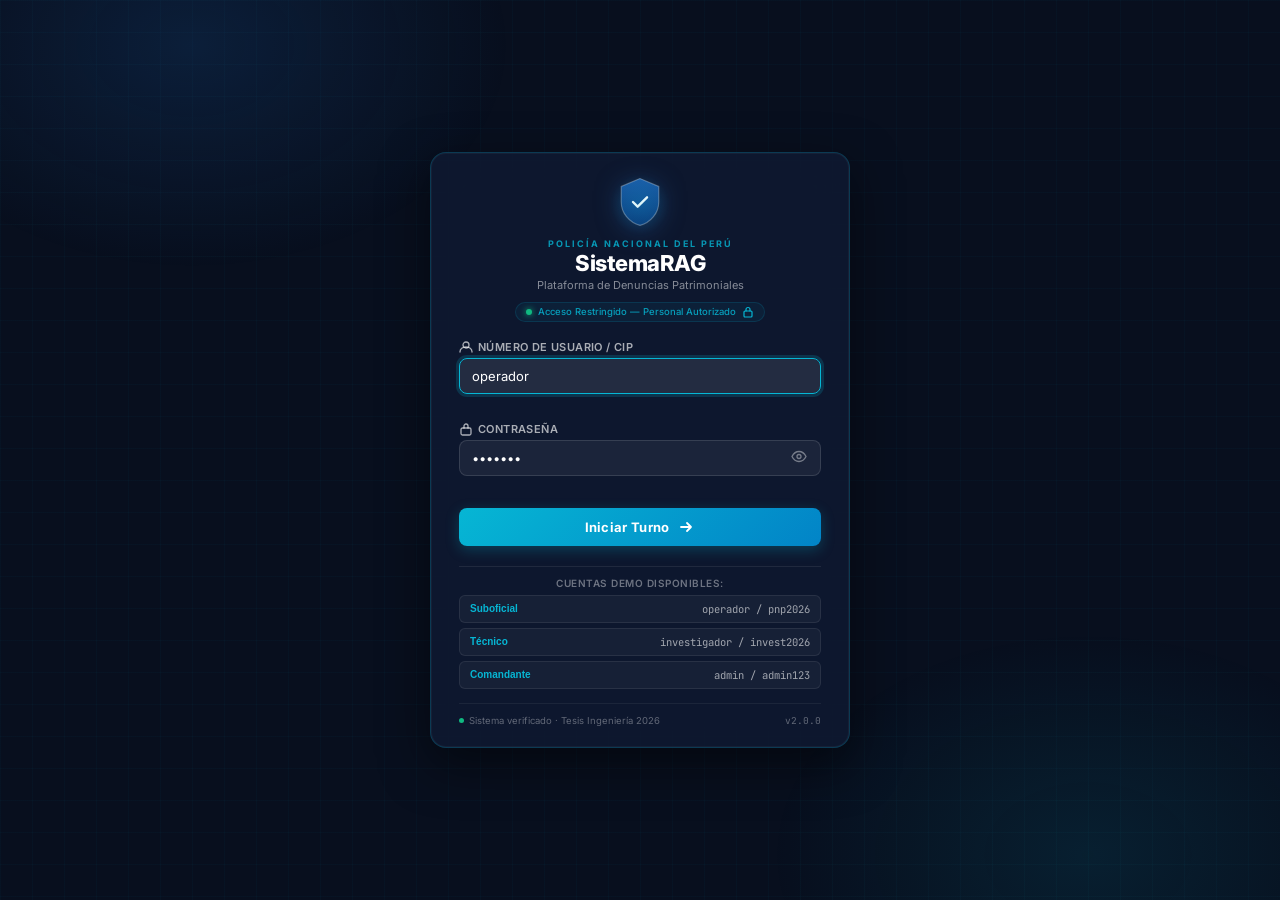
==== commit cce374fc: "fix: solucionar salto automatico de scroll y proporciones de login" ====
--- a/frontend/login.html
+++ b/frontend/login.html
@@ -31,7 +31,7 @@
       <div class="login-card__header">
         <div class="login-logo" aria-hidden="true">
           <div class="login-logo__shield">
-            <svg width="56" height="64" viewBox="0 0 56 64" fill="none" xmlns="http://www.w3.org/2000/svg">
+            <svg width="42" height="48" viewBox="0 0 56 64" fill="none" xmlns="http://www.w3.org/2000/svg">
               <path d="M28 2L4 12V32C4 46 14 58 28 62C42 58 52 46 52 32V12L28 2Z" fill="url(#shield-grad)" stroke="rgba(255,255,255,0.3)" stroke-width="1.5"/>
               <path d="M19 32l6 6 12-12" stroke="white" stroke-width="3" stroke-linecap="round" stroke-linejoin="round"/>
               <defs>
@@ -199,6 +199,6 @@
   <!-- Toast de notificaciones -->
   <div class="toast" id="toast" role="status" aria-live="polite" aria-atomic="true"></div>
 
-  <script src="js/auth.js?v=2.4"></script>
+  <script src="js/auth.js?v=2.7"></script>
 </body>
 </html>
--- a/frontend/styles/v2-additions.css
+++ b/frontend/styles/v2-additions.css
@@ -3,13 +3,21 @@
    SECCIÓN 19 — LOGIN PAGE (SistemaRAG PNP v2.0)
    ═══════════════════════════════════════════════════════════════════════════ */
 
+/* ══════════════════════════════════════════════════════════════════════════
+   ESTILOS DE LOGIN PROPORCIONADOS Y RESPONSIVOS (SIN OVERFLOW HIDDEN)
+   ══════════════════════════════════════════════════════════════════════════ */
 .login-body {
   background: #080F1E;
-  overflow: hidden;
+  margin: 0;
+  padding: 16px;
+  min-height: 100vh;
+  min-height: 100dvh;
+  box-sizing: border-box;
+  overflow-y: auto;
   display: flex;
   align-items: center;
   justify-content: center;
-  min-height: 100vh;
+  font-family: var(--font-sans);
 }
 
 .login-bg {
@@ -24,19 +32,18 @@
   position: absolute;
   inset: 0;
   background-image:
-    linear-gradient(rgba(6,182,212,0.04) 1px, transparent 1px),
-    linear-gradient(90deg, rgba(6,182,212,0.04) 1px, transparent 1px);
-  background-size: 40px 40px;
+    linear-gradient(rgba(6,182,212,0.03) 1px, transparent 1px),
+    linear-gradient(90deg, rgba(6,182,212,0.03) 1px, transparent 1px);
+  background-size: 32px 32px;
 }
 
 .login-bg__gradient-1 {
   position: absolute;
   top: -20%;
   left: -10%;
-  width: 60%;
-  height: 60%;
+  width: 50%;
+  height: 50%;
   background: radial-gradient(ellipse, rgba(26,93,168,0.2) 0%, transparent 70%);
-  animation: orbFloat 8s ease-in-out infinite;
 }
 
 .login-bg__gradient-2 {
@@ -45,69 +52,33 @@
   right: -10%;
   width: 50%;
   height: 50%;
-  background: radial-gradient(ellipse, rgba(6,182,212,0.12) 0%, transparent 70%);
-  animation: orbFloat 10s ease-in-out infinite reverse;
-}
-
-.login-bg__orb {
-  position: absolute;
-  border-radius: 50%;
-  filter: blur(60px);
-  opacity: 0.3;
-}
-
-.login-bg__orb--1 {
-  width: 300px; height: 300px;
-  background: #1A5DA8;
-  top: 10%; right: 15%;
-  animation: orbFloat 12s ease-in-out infinite;
-}
-
-.login-bg__orb--2 {
-  width: 200px; height: 200px;
-  background: #06B6D4;
-  bottom: 20%; left: 10%;
-  animation: orbFloat 9s ease-in-out infinite 2s;
-}
-
-@keyframes orbFloat {
-  0%, 100% { transform: translate(0, 0) scale(1); }
-  33%       { transform: translate(20px, -15px) scale(1.05); }
-  66%       { transform: translate(-10px, 10px) scale(0.97); }
+  background: radial-gradient(ellipse, rgba(6,182,212,0.1) 0%, transparent 70%);
 }
 
 .login-wrapper {
   position: relative;
   z-index: 1;
-  display: flex;
-  align-items: center;
-  justify-content: center;
   width: 100%;
-  min-height: 100vh;
-  padding: 24px;
+  max-width: 420px;
+  margin: auto;
+  box-sizing: border-box;
 }
 
 .login-card {
   width: 100%;
-  max-width: 440px;
-  background: rgba(14, 25, 48, 0.85);
-  border: 1px solid rgba(6,182,212,0.18);
-  border-radius: 20px;
-  padding: 40px 40px 32px;
-  backdrop-filter: blur(24px);
-  box-shadow: 0 24px 80px rgba(0,0,0,0.5), 0 0 0 1px rgba(255,255,255,0.04) inset;
-  animation: cardAppear 500ms cubic-bezier(0.16,1,0.3,1) both;
-  transition: transform 600ms cubic-bezier(0.16,1,0.3,1), box-shadow 600ms ease;
-}
-
-@keyframes cardAppear {
-  from { opacity: 0; transform: translateY(20px) scale(0.97); }
-  to   { opacity: 1; transform: translateY(0) scale(1); }
+  background: rgba(14, 25, 48, 0.94);
+  border: 1px solid rgba(6,182,212,0.22);
+  border-radius: 16px;
+  padding: 24px 28px 20px;
+  backdrop-filter: blur(20px);
+  box-shadow: 0 16px 48px rgba(0,0,0,0.5), 0 0 0 1px rgba(255,255,255,0.04) inset;
+  box-sizing: border-box;
+  transition: transform 300ms ease, box-shadow 300ms ease;
 }
 
 .login-card--success {
-  transform: scale(1.02);
-  box-shadow: 0 24px 80px rgba(6,182,212,0.3);
+  transform: scale(1.01);
+  box-shadow: 0 16px 48px rgba(6,182,212,0.25);
   border-color: rgba(6,182,212,0.4);
 }
 
@@ -115,8 +86,8 @@
   display: flex;
   flex-direction: column;
   align-items: center;
-  gap: 16px;
-  margin-bottom: 32px;
+  gap: 8px;
+  margin-bottom: 18px;
 }
 
 .login-logo {
@@ -126,29 +97,17 @@
   justify-content: center;
 }
 
-.login-logo__shield {
-  position: relative;
-  z-index: 1;
-  filter: drop-shadow(0 8px 20px rgba(26,93,168,0.6));
-  animation: shieldPulse 3s ease-in-out infinite;
-}
-
-@keyframes shieldPulse {
-  0%, 100% { filter: drop-shadow(0 8px 20px rgba(26,93,168,0.6)); }
-  50%       { filter: drop-shadow(0 8px 30px rgba(6,182,212,0.5)); }
+.login-logo__shield svg {
+  width: 44px;
+  height: 50px;
+  filter: drop-shadow(0 4px 12px rgba(26,93,168,0.5));
 }
 
 .login-logo__badge-glow {
   position: absolute;
-  width: 80px; height: 80px;
+  width: 60px; height: 60px;
   background: radial-gradient(circle, rgba(6,182,212,0.15) 0%, transparent 70%);
   border-radius: 50%;
-  animation: glowPulse 3s ease-in-out infinite;
-}
-
-@keyframes glowPulse {
-  0%, 100% { transform: scale(1); opacity: 0.5; }
-  50%       { transform: scale(1.3); opacity: 1; }
 }
 
 .login-card__title-group { text-align: center; }
@@ -156,25 +115,25 @@
 .login-card__system-label {
   font-size: 9px;
   font-weight: 700;
-  color: rgba(6,182,212,0.7);
+  color: rgba(6,182,212,0.8);
   text-transform: uppercase;
-  letter-spacing: 2.5px;
-  margin-bottom: 6px;
+  letter-spacing: 2px;
+  margin-bottom: 2px;
 }
 
 .login-card__title {
-  font-size: 28px;
+  font-size: 22px;
   font-weight: 800;
   color: #FFFFFF;
-  letter-spacing: -0.8px;
-  line-height: 1;
-  margin-bottom: 6px;
+  letter-spacing: -0.5px;
+  line-height: 1.1;
+  margin-bottom: 2px;
 }
 
 .login-card__subtitle {
-  font-size: 12px;
+  font-size: 11px;
   font-weight: 400;
-  color: rgba(255,255,255,0.45);
+  color: rgba(255,255,255,0.5);
 }
 
 .login-security-badge {
@@ -184,11 +143,11 @@
   background: rgba(6,182,212,0.06);
   border: 1px solid rgba(6,182,212,0.15);
   border-radius: 20px;
-  padding: 5px 12px;
-  font-size: 10px;
+  padding: 3px 10px;
+  font-size: 9.5px;
   font-weight: 500;
-  color: rgba(6,182,212,0.8);
-  letter-spacing: 0.3px;
+  color: rgba(6,182,212,0.85);
+  margin-top: 2px;
 }
 
 .login-security-badge__dot {
@@ -196,201 +155,198 @@
   border-radius: 50%;
   background: #10B981;
   box-shadow: 0 0 6px #10B981;
-  animation: pulse 2s ease-in-out infinite;
 }
 
 .login-form {
   display: flex;
   flex-direction: column;
-  gap: 18px;
-}
-
-.login-field { display: flex; flex-direction: column; gap: 6px; }
+  gap: 12px;
+}
+
+.login-field { display: flex; flex-direction: column; gap: 4px; }
 
 .login-field__label {
   display: flex;
   align-items: center;
-  gap: 6px;
-  font-size: 11.5px;
+  gap: 5px;
+  font-size: 11px;
   font-weight: 600;
-  color: rgba(255,255,255,0.55);
+  color: rgba(255,255,255,0.65);
   text-transform: uppercase;
-  letter-spacing: 0.5px;
-  cursor: pointer;
+  letter-spacing: 0.4px;
 }
 
 .login-field__input-wrapper { position: relative; }
 
 .login-field__input {
+  width: 100%;
   font-family: var(--font-sans);
-  font-size: 14px;
+  font-size: 13px;
   color: #FFFFFF;
-  background: rgba(255,255,255,0.05);
-  border: 1.5px solid rgba(255,255,255,0.1);
-  border-radius: 10px;
-  padding: 12px 44px 12px 16px;
-  width: 100%;
+  background: rgba(255,255,255,0.06);
+  border: 1px solid rgba(255,255,255,0.12);
+  border-radius: 8px;
+  padding: 9px 38px 9px 12px;
+  box-sizing: border-box;
   outline: none;
-  transition: all var(--transition-std);
-}
-
-.login-field__input::placeholder { color: rgba(255,255,255,0.2); }
+  transition: all 200ms ease;
+}
+
+.login-field__input::placeholder { color: rgba(255,255,255,0.3); }
 
 .login-field__input:focus {
-  border-color: rgba(6,182,212,0.5);
-  background: rgba(6,182,212,0.05);
-  box-shadow: 0 0 0 3px rgba(6,182,212,0.1);
-}
-
-.login-field--error .login-field__input { border-color: rgba(239,68,68,0.5); background: rgba(239,68,68,0.04); }
-.login-field--success .login-field__input { border-color: rgba(16,185,129,0.4); }
+  background: rgba(255,255,255,0.09);
+  border-color: #06B6D4;
+  box-shadow: 0 0 0 3px rgba(6,182,212,0.18);
+}
+
+.login-field--error .login-field__input { border-color: rgba(239,68,68,0.6); }
+.login-field--success .login-field__input { border-color: rgba(16,185,129,0.5); }
 
 .login-field__toggle-password {
   position: absolute;
-  right: 12px; top: 50%;
+  right: 10px;
+  top: 50%;
   transform: translateY(-50%);
   background: none;
   border: none;
-  color: rgba(255,255,255,0.3);
+  color: rgba(255,255,255,0.4);
   cursor: pointer;
   padding: 4px;
-  display: flex;
-  align-items: center;
-  transition: color var(--transition-fast);
-}
-
-.login-field__toggle-password:hover { color: rgba(6,182,212,0.8); }
+}
+
+.login-field__toggle-password:hover { color: #06B6D4; }
 
 .login-field__hint {
+  font-size: 10px;
+  min-height: 12px;
+}
+.login-field--error .login-field__hint { color: #EF4444; }
+
+.login-error {
+  display: flex;
+  align-items: center;
+  gap: 8px;
+  background: rgba(239,68,68,0.1);
+  border: 1px solid rgba(239,68,68,0.3);
+  border-radius: 8px;
+  padding: 8px 12px;
   font-size: 11px;
-  color: rgba(239,68,68,0.8);
-  min-height: 14px;
-}
-
-.login-error {
-  display: flex;
-  align-items: center;
+  color: #FCA5A5;
+}
+
+.login-btn {
+  position: relative;
+  display: flex;
+  align-items: center;
+  justify-content: center;
   gap: 8px;
-  background: rgba(239,68,68,0.08);
-  border: 1px solid rgba(239,68,68,0.2);
+  width: 100%;
+  padding: 10px 16px;
+  background: linear-gradient(135deg, #06B6D4 0%, #0284C7 100%);
+  border: none;
   border-radius: 8px;
-  padding: 10px 14px;
-  font-size: 12.5px;
-  font-weight: 500;
-  color: #FCA5A5;
-  animation: fadeSlideIn 200ms ease;
-}
-
-.login-btn {
+  color: #FFFFFF;
   font-family: var(--font-sans);
-  font-size: 14px;
+  font-size: 13px;
   font-weight: 700;
-  color: #FFFFFF;
-  background: linear-gradient(135deg, #1A5DA8 0%, #0E8DCC 50%, #06B6D4 100%);
-  border: none;
-  border-radius: 12px;
-  padding: 14px 24px;
+  letter-spacing: 0.3px;
   cursor: pointer;
-  display: flex;
-  align-items: center;
-  justify-content: center;
-  gap: 10px;
-  transition: all var(--transition-std);
-  position: relative;
-  overflow: hidden;
-  box-shadow: 0 6px 24px rgba(6,182,212,0.35);
+  box-shadow: 0 4px 14px rgba(6,182,212,0.25);
+  transition: all 200ms ease;
   margin-top: 4px;
 }
 
-.login-btn::before {
-  content: '';
-  position: absolute;
-  inset: 0;
-  background: linear-gradient(135deg, rgba(255,255,255,0.15) 0%, transparent 60%);
-  opacity: 0;
-  transition: opacity var(--transition-std);
-}
-
-.login-btn:hover::before { opacity: 1; }
-.login-btn:hover { transform: translateY(-2px); box-shadow: 0 10px 32px rgba(6,182,212,0.5); }
-.login-btn:active { transform: translateY(0); }
-.login-btn:disabled { opacity: 0.7; cursor: not-allowed; transform: none; }
-.login-btn--loading { pointer-events: none; }
-
-.login-btn__arrow { margin-left: 4px; transition: transform var(--transition-std); }
-.login-btn:hover .login-btn__arrow { transform: translateX(4px); }
+.login-btn:hover {
+  filter: brightness(1.08);
+  box-shadow: 0 6px 18px rgba(6,182,212,0.35);
+}
+
+.login-btn:disabled {
+  opacity: 0.7;
+  cursor: not-allowed;
+}
 
 .login-demo-hint {
-  display: flex;
-  flex-direction: column;
-  gap: 8px;
-  padding-top: 8px;
-  border-top: 1px solid rgba(255,255,255,0.06);
+  margin-top: 8px;
+  padding-top: 10px;
+  border-top: 1px solid rgba(255,255,255,0.08);
 }
 
 .login-demo-hint__label {
   font-size: 10px;
-  font-weight: 500;
-  color: rgba(255,255,255,0.25);
+  font-weight: 600;
+  color: rgba(255,255,255,0.4);
   text-transform: uppercase;
-  letter-spacing: 0.6px;
-}
-
-.login-demo-hint__accounts { display: flex; flex-direction: column; gap: 6px; }
+  letter-spacing: 0.5px;
+  display: block;
+  margin-bottom: 6px;
+  text-align: center;
+}
+
+.login-demo-hint__accounts {
+  display: grid;
+  grid-template-columns: 1fr;
+  gap: 5px;
+}
 
 .demo-account-btn {
-  font-family: var(--font-sans);
-  display: flex;
-  align-items: center;
-  gap: 8px;
-  background: rgba(255,255,255,0.03);
-  border: 1px solid rgba(255,255,255,0.06);
-  border-radius: 8px;
-  padding: 8px 12px;
+  display: flex;
+  align-items: center;
+  justify-content: space-between;
+  background: rgba(255,255,255,0.04);
+  border: 1px solid rgba(255,255,255,0.08);
+  border-radius: 6px;
+  padding: 6px 10px;
+  color: rgba(255,255,255,0.7);
   cursor: pointer;
-  transition: all var(--transition-fast);
-  text-align: left;
+  transition: all 150ms ease;
 }
 
 .demo-account-btn:hover {
-  background: rgba(6,182,212,0.08);
-  border-color: rgba(6,182,212,0.2);
+  background: rgba(6,182,212,0.1);
+  border-color: rgba(6,182,212,0.3);
+  color: #FFFFFF;
 }
 
 .demo-account-btn__rank {
-  font-size: 10px; font-weight: 600;
-  color: var(--color-accent);
-  text-transform: uppercase;
-  letter-spacing: 0.4px;
-  min-width: 72px;
+  font-size: 10px;
+  font-weight: 700;
+  color: #06B6D4;
 }
 
 .demo-account-btn__user {
-  font-size: 11px; font-weight: 400;
-  color: rgba(255,255,255,0.45);
+  font-size: 10.5px;
   font-family: var(--font-mono);
+  color: rgba(255,255,255,0.6);
 }
 
 .login-card__footer {
+  margin-top: 14px;
+  padding-top: 10px;
+  border-top: 1px solid rgba(255,255,255,0.06);
   display: flex;
   align-items: center;
   justify-content: space-between;
-  margin-top: 24px;
-  padding-top: 16px;
-  border-top: 1px solid rgba(255,255,255,0.06);
+  font-size: 9.5px;
+  color: rgba(255,255,255,0.35);
 }
 
 .login-card__footer-badge {
   display: flex;
   align-items: center;
-  gap: 6px;
-  font-size: 10px;
-  color: rgba(255,255,255,0.25);
-}
-
-.login-card__footer-dot { width: 6px; height: 6px; border-radius: 50%; }
-.login-card__footer-dot--green { background: var(--color-success); box-shadow: 0 0 4px var(--color-success); }
-.login-card__footer-version { font-family: var(--font-mono); font-size: 10px; color: rgba(255,255,255,0.2); }
+  gap: 5px;
+}
+
+.login-card__footer-dot {
+  width: 5px; height: 5px;
+  border-radius: 50%;
+  background: #10B981;
+}
+
+.login-card__footer-version {
+  font-family: var(--font-mono);
+}
 
 /* ═══════════════════════════════════════════════════════════════════════════
    SECCIÓN 20 — BOTÓN DE MICRÓFONO Y VOZ
